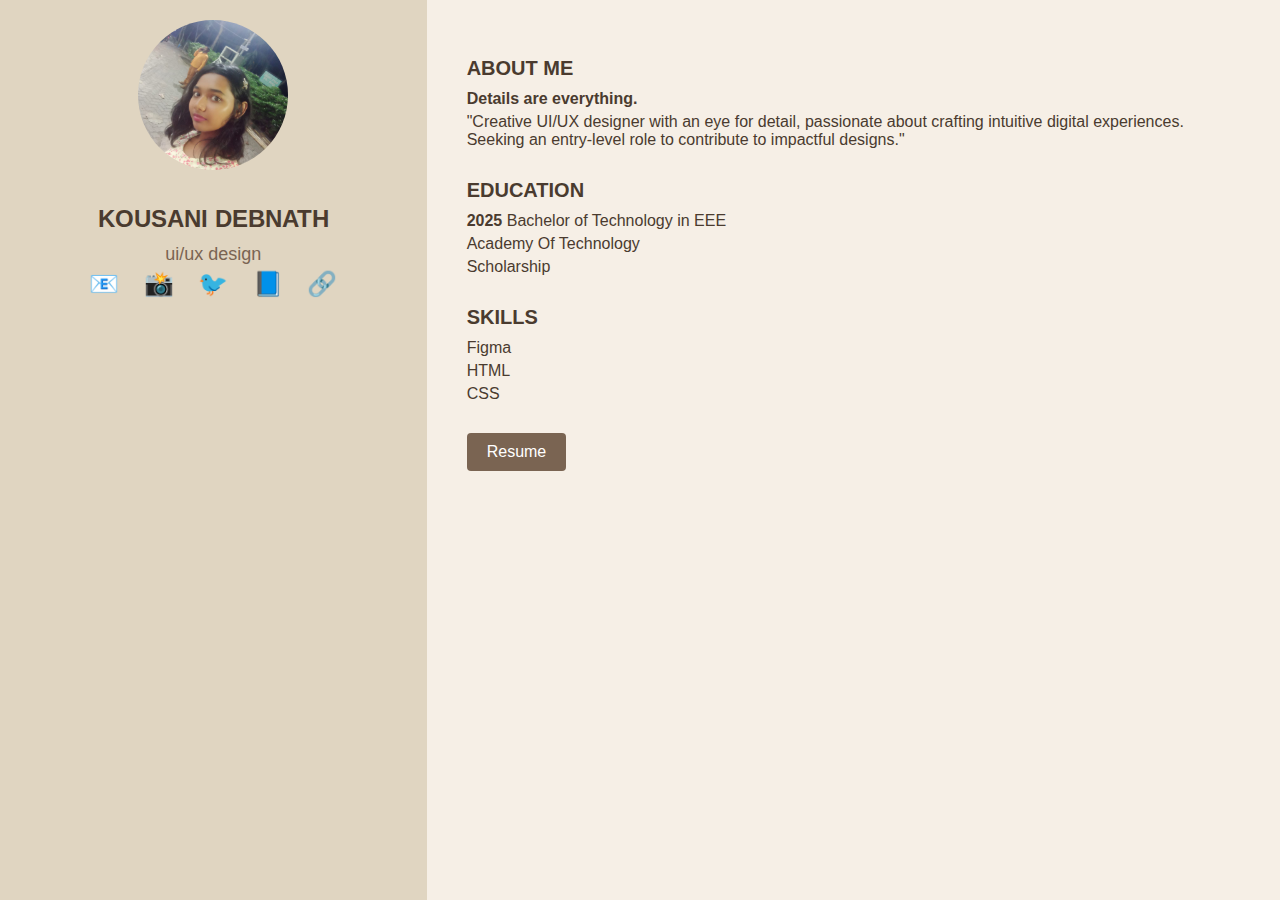
==== app.html @ 6af56dca "a" ====
<!DOCTYPE html>
<html lang="en">
<head>
  <meta charset="UTF-8">
  <meta name="viewport" content="width=device-width, initial-scale=1.0">
  <title>Kousani Debnath Portfolio</title>
  <link rel="stylesheet" href="style.css">
</head>
<body>
  <div class="container">
    <div class="left-panel">
      <img src="photo/me.jpg" alt="Kousani Debnath" class="profile-pic">
      <h1 style="font-family: arimo;">KOUSANI DEBNATH</h1>
      <p class="subtitle">ui/ux design</p>
      <div class="social-links">
        <a href="mailto:example@example.com">📧</a>
        <a href="https://instagram.com" target="_blank">📸</a>
        <a href="https://twitter.com" target="_blank">🐦</a>
        <a href="https://facebook.com" target="_blank">📘</a>
        <a href="https://linkedin.com" target="_blank">🔗</a>
      </div>
    </div>
    <div class="right-panel">
      <section class="about">
        <h2>ABOUT ME</h2>
        <p><strong>Details are everything.</strong></p>
        <p>"Creative UI/UX designer with an eye for detail, passionate about crafting intuitive digital experiences. Seeking an entry-level role to contribute to impactful designs."</p>
      </section>
      <section class="education">
        <h2>EDUCATION</h2>
        <p><strong>2025</strong> Bachelor of Technology in EEE</p>
        <p>Academy Of Technology</p>
        <p>Scholarship</p>
      </section>
      <section class="skills">
        <h2>SKILLS</h2>
        <p>Figma</p>
        <p>HTML</p>
        <p>CSS</p>
      </section>
      <button class="resume-button">Resume</button>
    </div>
  </div>
</body>
</html>
---- style.css ----
@import url('https://fonts.googleapis.com/css2?family=Arimo:ital,wght@0,400..700;1,400..700&display=swap');



/* style.css */
body {
    margin: 0;
    font-family: Arial, sans-serif;
    color: #4a3b2f;
    background-color: #f6efe6;
  }
  
  .container {
    display: flex;
    flex-direction: row;
    height: 100vh;
  }
  
  .left-panel {
    flex: 1;
    background-color: #e0d5c1;
    padding: 20px;
    text-align: center;
  }
  
  .profile-pic {
    width: 150px;
    height: 150px;
    border-radius: 50%;
    object-fit: cover;
    margin-bottom: 20px;
  }
  
  h1 {
    margin: 10px 0;
    font-size: 24px;
  }
  
  .subtitle {
    font-size: 18px;
    color: #7a6452;
  }
  
  .social-links a {
    margin: 0 10px;
    font-size: 24px;
    color: #4a3b2f;
    text-decoration: none;
  }
  
  .social-links a:hover {
    color: #a38166;
  }
  
  .right-panel {
    flex: 2;
    padding: 40px;
  }
  
  section {
    margin-bottom: 30px;
  }
  
  h2 {
    font-size: 20px;
    margin-bottom: 10px;
    color: #4a3b2f;
  }
  
  p {
    margin: 5px 0;
  }
  
  .resume-button {
    background-color: #7a6452;
    color: white;
    border: none;
    padding: 10px 20px;
    font-size: 16px;
    cursor: pointer;
    border-radius: 4px;
  }
  
  .resume-button:hover {
    background-color: #a38166;
  }
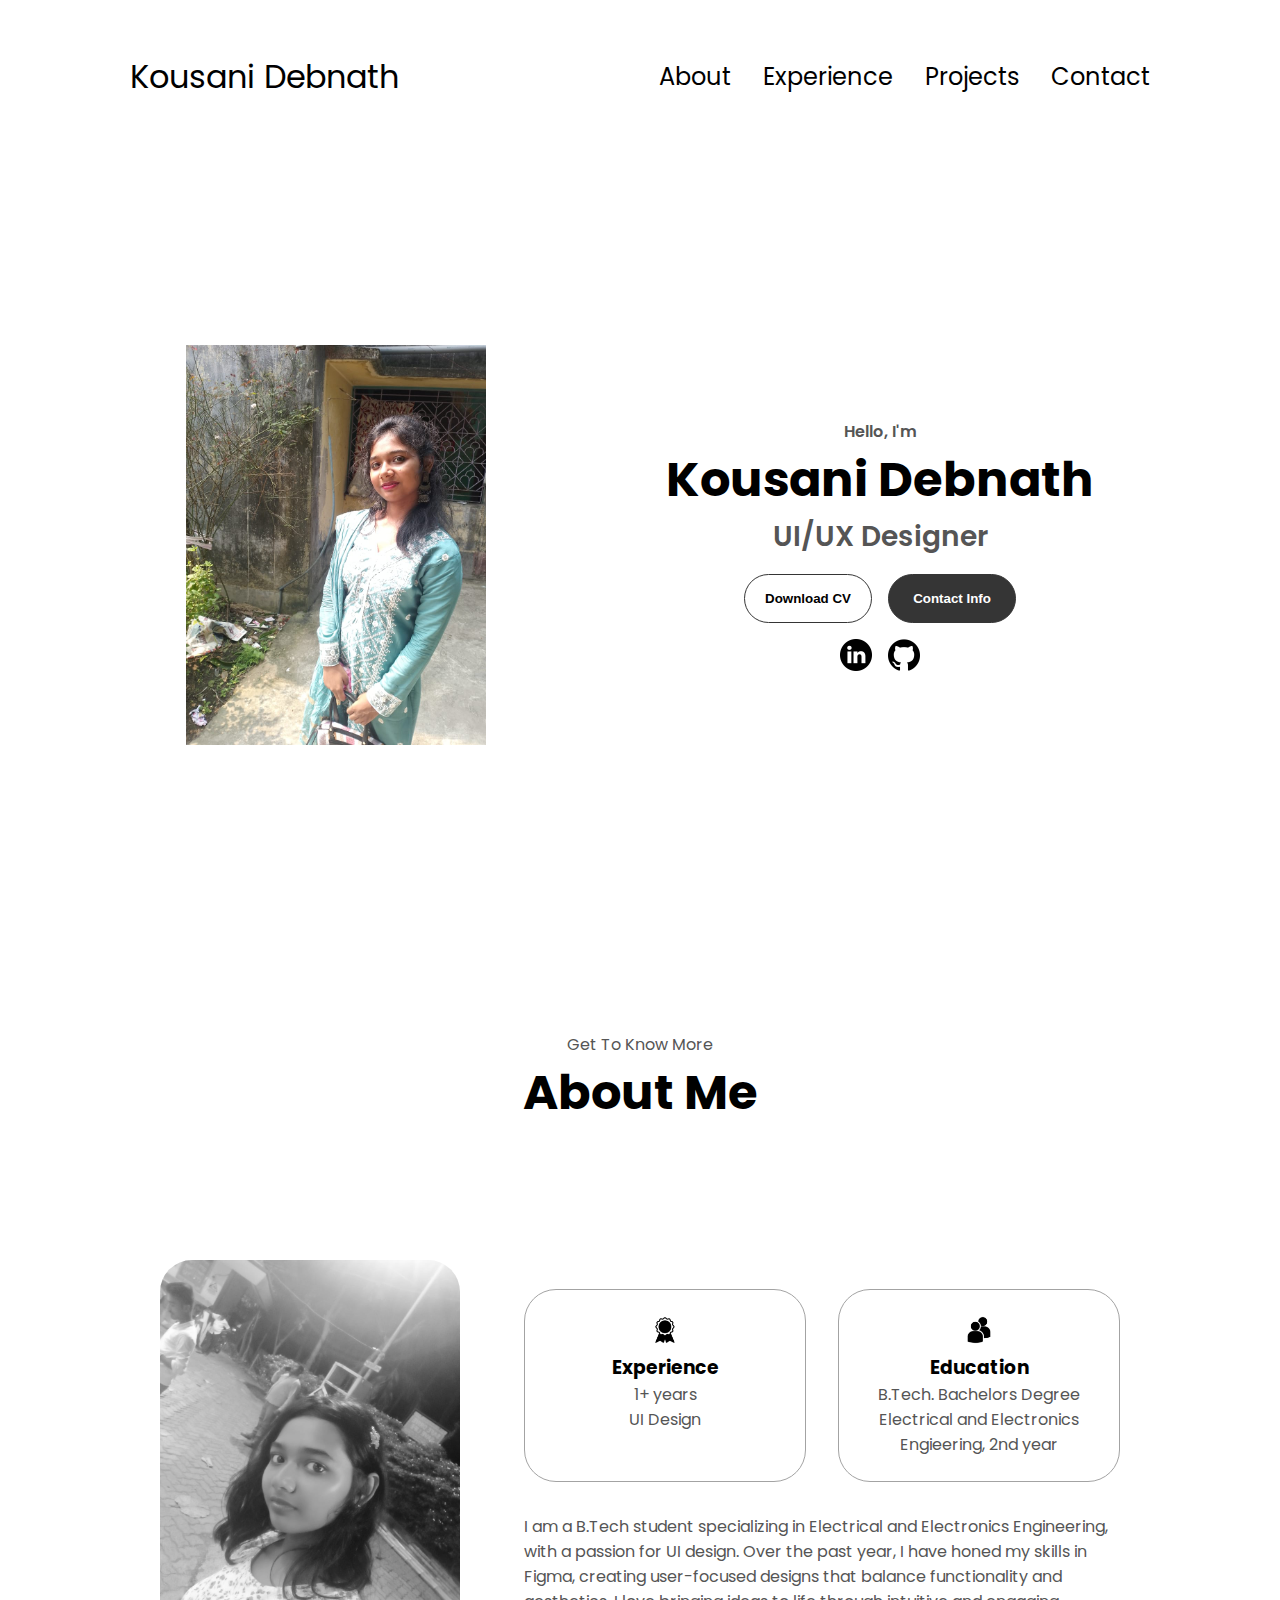
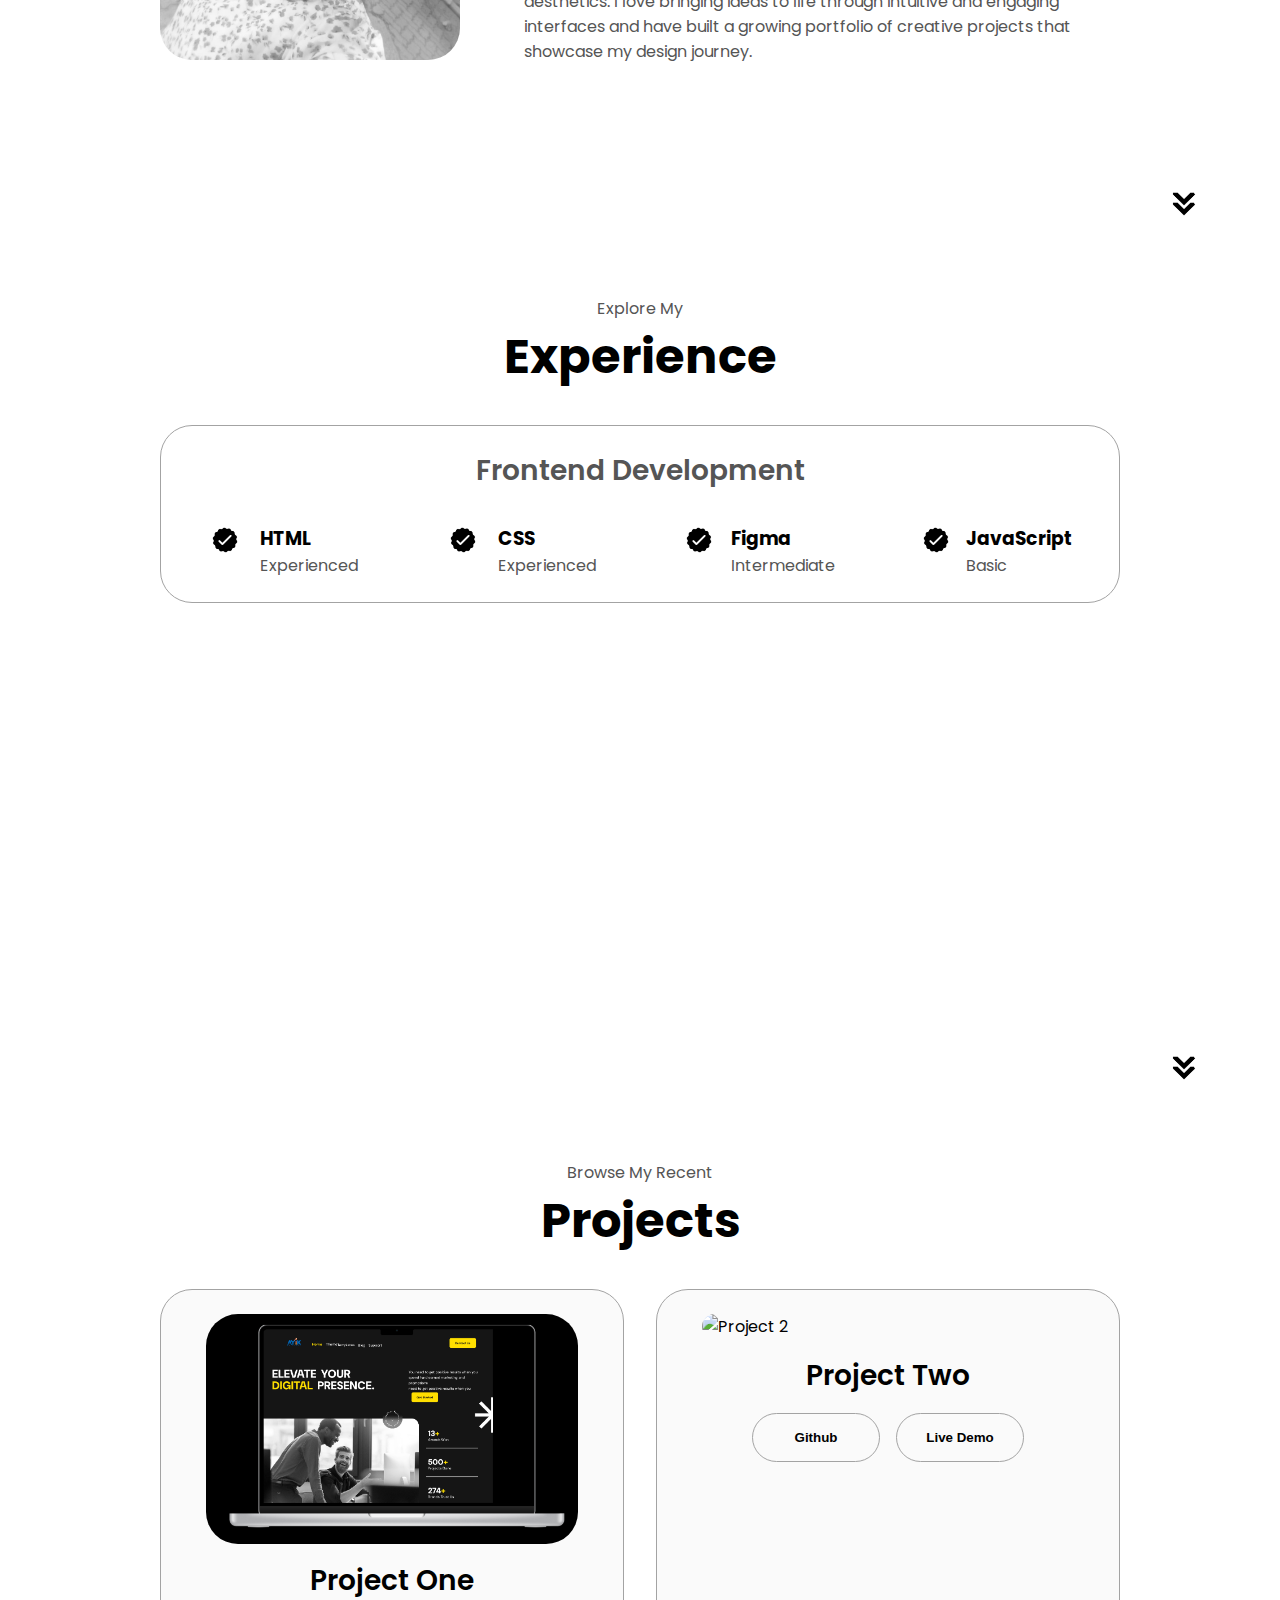
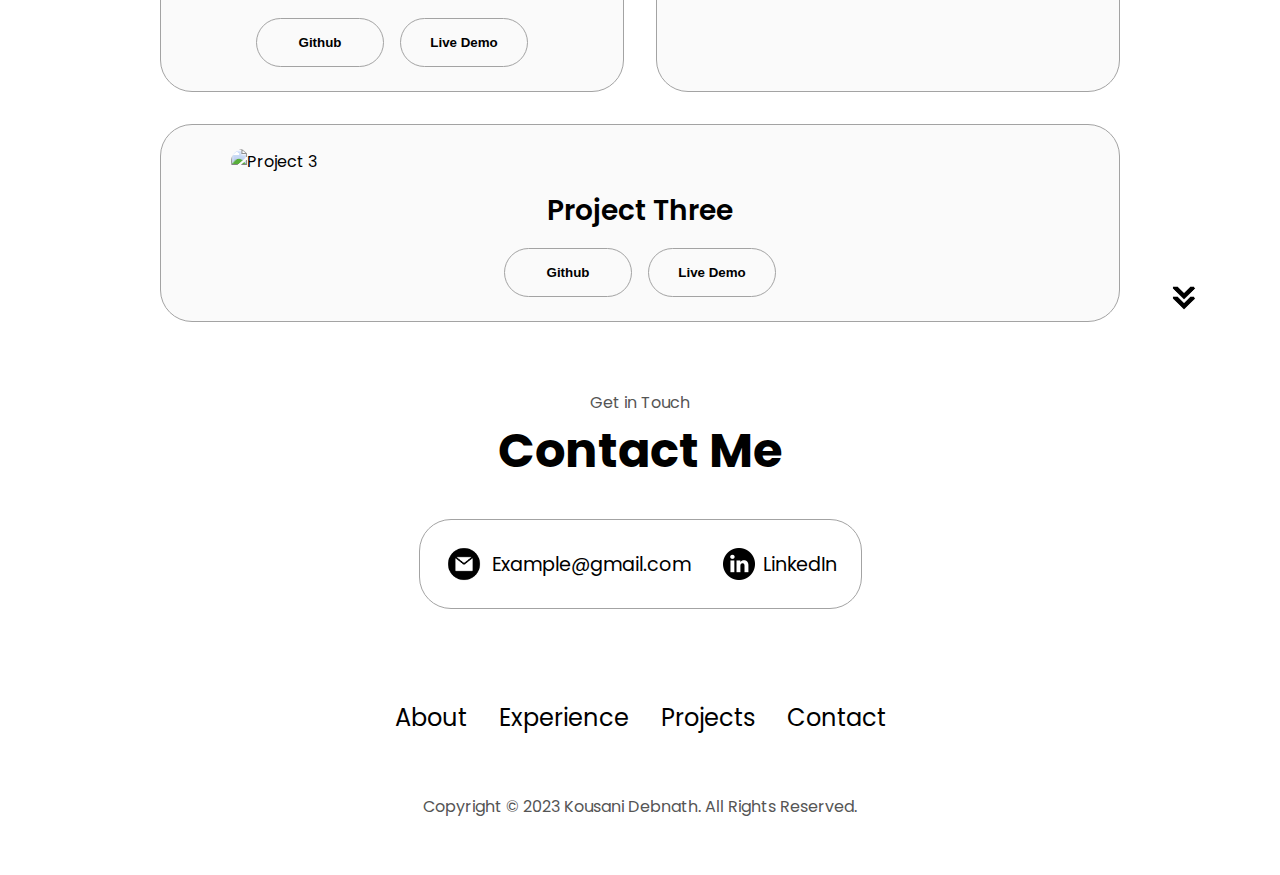
==== commit 716cbe71: "change" ====
--- a/app.html
+++ b/app.html
@@ -1,45 +1,377 @@
 <!DOCTYPE html>
 <html lang="en">
-<head>
-  <meta charset="UTF-8">
-  <meta name="viewport" content="width=device-width, initial-scale=1.0">
-  <title>Kousani Debnath Portfolio</title>
-  <link rel="stylesheet" href="style.css">
-</head>
-<body>
-  <div class="container">
-    <div class="left-panel">
-      <img src="photo/me.jpg" alt="Kousani Debnath" class="profile-pic">
-      <h1 style="font-family: arimo;">KOUSANI DEBNATH</h1>
-      <p class="subtitle">ui/ux design</p>
-      <div class="social-links">
-        <a href="mailto:example@example.com">📧</a>
-        <a href="https://instagram.com" target="_blank">📸</a>
-        <a href="https://twitter.com" target="_blank">🐦</a>
-        <a href="https://facebook.com" target="_blank">📘</a>
-        <a href="https://linkedin.com" target="_blank">🔗</a>
-      </div>
-    </div>
-    <div class="right-panel">
-      <section class="about">
-        <h2>ABOUT ME</h2>
-        <p><strong>Details are everything.</strong></p>
-        <p>"Creative UI/UX designer with an eye for detail, passionate about crafting intuitive digital experiences. Seeking an entry-level role to contribute to impactful designs."</p>
-      </section>
-      <section class="education">
-        <h2>EDUCATION</h2>
-        <p><strong>2025</strong> Bachelor of Technology in EEE</p>
-        <p>Academy Of Technology</p>
-        <p>Scholarship</p>
-      </section>
-      <section class="skills">
-        <h2>SKILLS</h2>
-        <p>Figma</p>
-        <p>HTML</p>
-        <p>CSS</p>
-      </section>
-      <button class="resume-button">Resume</button>
-    </div>
-  </div>
-</body>
-</html>
+  <head>
+    <meta charset="UTF-8" />
+    <meta http-equiv="X-UA-Compatible" content="IE=edge" />
+    <meta name="viewport" content="width=device-width, initial-scale=1.0" />
+    <title>My Portfolio</title>
+    <link rel="stylesheet" href="style.css" />
+    <link rel="stylesheet" href="mediaqueries.css" />
+  </head>
+  <body>
+    <nav id="desktop-nav">
+      <div class="logo">Kousani Debnath</div>
+      <div>
+        <ul class="nav-links">
+          <li><a href="#about">About</a></li>
+          <li><a href="#experience">Experience</a></li>
+          <li><a href="#projects">Projects</a></li>
+          <li><a href="#contact">Contact</a></li>
+        </ul>
+      </div>
+    </nav>
+    <nav id="hamburger-nav">
+      <div class="logo">John Doe</div>
+      <div class="hamburger-menu">
+        <div class="hamburger-icon" onclick="toggleMenu()">
+          <span></span>
+          <span></span>
+          <span></span>
+        </div>
+        <div class="menu-links">
+          <li><a href="#about" onclick="toggleMenu()">About</a></li>
+          <li><a href="#experience" onclick="toggleMenu()">Experience</a></li>
+          <li><a href="#projects" onclick="toggleMenu()">Projects</a></li>
+          <li><a href="#contact" onclick="toggleMenu()">Contact</a></li>
+        </div>
+      </div>
+    </nav>
+    <section id="profile">
+      <div class="section__pic-container">
+        <img src="./assets/me.jpeg" alt="Kousani profile picture" />
+      </div>
+      <div class="section__text">
+        <p class="section__text__p1">Hello, I'm</p>
+        <h1 class="title">Kousani Debnath</h1>
+        <p class="section__text__p2">UI/UX Designer</p>
+        <div class="btn-container">
+          <button
+            class="btn btn-color-2"
+            onclick="window.open('./assets/resume-example.pdf')"
+          >
+            Download CV
+          </button>
+          <button class="btn btn-color-1" onclick="location.href='./#contact'">
+            Contact Info
+          </button>
+        </div>
+        <div id="socials-container">
+          <img
+            src="./assets/linkedin.png"
+            alt="My LinkedIn profile"
+            class="icon"
+            onclick="location.href='https://linkedin.com/'"
+          />
+          <img
+            src="./assets/github.png"
+            alt="My Github profile"
+            class="icon"
+            onclick="location.href='https://github.com/'"
+          />
+        </div>
+      </div>
+    </section>
+    <section id="about">
+      <p class="section__text__p1">Get To Know More</p>
+      <h1 class="title">About Me</h1>
+      <div class="section-container">
+        <div class="section__pic-container">
+          <img
+            src="./assets/me-2.jpg"
+            alt="Profile picture"
+            class="about-pic"
+          />
+        </div>
+        <div class="about-details-container">
+          <div class="about-containers">
+            <div class="details-container">
+              <img
+                src="./assets/experience.png"
+                alt="Experience icon"
+                class="icon"
+              />
+              <h3>Experience</h3>
+              <p>1+ years <br />UI Design</p>
+            </div>
+            <div class="details-container">
+              <img
+                src="./assets/education.png"
+                alt="Education icon"
+                class="icon"
+              />
+              <h3>Education</h3>
+              <p>B.Tech. Bachelors Degree<br />Electrical and Electronics Engieering, 2nd year</p>
+            </div>
+          </div>
+          <div class="text-container">
+            <p>
+
+              I am a B.Tech student specializing in Electrical and Electronics Engineering, with a passion for UI design. Over the past year, I have honed my skills in Figma, creating user-focused designs that balance functionality and aesthetics. I love bringing ideas to life through intuitive and engaging interfaces and have built a growing portfolio of creative projects that showcase my design journey.            </p>
+          </div>
+        </div>
+      </div>
+      <img
+        src="./assets/arrow.png"
+        alt="Arrow icon"
+        class="icon arrow"
+        onclick="location.href='./#experience'"
+      />
+    </section>
+    <section id="experience">
+      <p class="section__text__p1">Explore My</p>
+      <h1 class="title">Experience</h1>
+      <div class="experience-details-container">
+        <div class="about-containers">
+          <div class="details-container">
+            <h2 class="experience-sub-title">Frontend Development</h2>
+            <div class="article-container">
+              <article>
+                <img
+                  src="./assets/checkmark.png"
+                  alt="Experience icon"
+                  class="icon"
+                />
+                <div>
+                  <h3>HTML</h3>
+                  <p>Experienced</p>
+                </div>
+              </article>
+              <article>
+                <img
+                  src="./assets/checkmark.png"
+                  alt="Experience icon"
+                  class="icon"
+                />
+                <div>
+                  <h3>CSS</h3>
+                  <p>Experienced</p>
+                </div>
+              </article>
+              <article>
+                <img
+                  src="./assets/checkmark.png"
+                  alt="Experience icon"
+                  class="icon"
+                />
+                <div>
+                  <h3>Figma</h3>
+                  <p>Intermediate</p>
+                </div>
+              </article>
+              <article>
+                <img
+                  src="./assets/checkmark.png"
+                  alt="Experience icon"
+                  class="icon"
+                />
+                <div>
+                  <h3>JavaScript</h3>
+                  <p>Basic</p>
+                </div>
+              </article>
+              <!-- <article>
+                <img
+                  src="./assets/checkmark.png"
+                  alt="Experience icon"
+                  class="icon"
+                />
+                <div>
+                  <h3>TypeScript</h3>
+                  <p>Basic</p>
+                </div>
+              </article> -->
+              <!-- <article>
+                <img
+                  src="./assets/checkmark.png"
+                  alt="Experience icon"
+                  class="icon"
+                />
+                <div>
+                  <h3>Material UI</h3>
+                  <p>Intermediate</p>
+                </div>
+              </article> -->
+            </div>
+          </div>
+          <!-- <div class="details-container">
+            <h2 class="experience-sub-title">Frontend Development</h2>
+            <div class="article-container">
+              <article>
+                <img
+                  src="./assets/checkmark.png"
+                  alt="Experience icon"
+                  class="icon"
+                />
+                <div>
+                  <h3>PostgreSQL</h3>
+                  <p>Basic</p>
+                </div>
+              </article>
+              <article>
+                <img
+                  src="./assets/checkmark.png"
+                  alt="Experience icon"
+                  class="icon"
+                />
+                <div>
+                  <h3>Node JS</h3>
+                  <p>Intermediate</p>
+                </div>
+              </article>
+              <article>
+                <img
+                  src="./assets/checkmark.png"
+                  alt="Experience icon"
+                  class="icon"
+                />
+                <div>
+                  <h3>Express JS</h3>
+                  <p>Intermediate</p>
+                </div>
+              </article>
+              <article>
+                <img
+                  src="./assets/checkmark.png"
+                  alt="Experience icon"
+                  class="icon"
+                />
+                <div>
+                  <h3>Git</h3>
+                  <p>Intermediate</p>
+                </div>
+              </article>
+            </div>
+          </div> -->
+        </div>
+      </div>
+      <img
+        src="./assets/arrow.png"
+        alt="Arrow icon"
+        class="icon arrow"
+        onclick="location.href='./#projects'"
+      />
+    </section>
+    <section id="projects">
+      <p class="section__text__p1">Browse My Recent</p>
+      <h1 class="title">Projects</h1>
+      <div class="experience-details-container">
+        <div class="about-containers">
+          <div class="details-container color-container">
+            <div class="article-container">
+              <img
+                src="./assets/project-1.png"
+                alt="Project 1"
+                class="project-img"
+              />
+            </div>
+            <h2 class="experience-sub-title project-title">Project One</h2>
+            <div class="btn-container">
+              <button
+                class="btn btn-color-2 project-btn"
+                onclick="location.href='https://github.com/'"
+              >
+                Github
+              </button>
+              <button
+                class="btn btn-color-2 project-btn"
+                onclick="location.href=''"
+              >
+                Live Demo
+              </button>
+            </div>
+          </div>
+          <div class="details-container color-container">
+            <div class="article-container">
+              <img
+                src="./assets/project-2.png"
+                alt="Project 2"
+                class="project-img"
+              />
+            </div>
+            <h2 class="experience-sub-title project-title">Project Two</h2>
+            <div class="btn-container">
+              <button
+                class="btn btn-color-2 project-btn"
+                onclick="location.href='https://github.com/'"
+              >
+                Github
+              </button>
+              <button
+                class="btn btn-color-2 project-btn"
+                onclick="location.href='https://github.com/'"
+              >
+                Live Demo
+              </button>
+            </div>
+          </div>
+          <div class="details-container color-container">
+            <div class="article-container">
+              <img
+                src="./assets/project-3.png"
+                alt="Project 3"
+                class="project-img"
+              />
+            </div>
+            <h2 class="experience-sub-title project-title">Project Three</h2>
+            <div class="btn-container">
+              <button
+                class="btn btn-color-2 project-btn"
+                onclick="location.href='https://github.com/'"
+              >
+                Github
+              </button>
+              <button
+                class="btn btn-color-2 project-btn"
+                onclick="location.href='https://github.com/'"
+              >
+                Live Demo
+              </button>
+            </div>
+          </div>
+        </div>
+      </div>
+      <img
+        src="./assets/arrow.png"
+        alt="Arrow icon"
+        class="icon arrow"
+        onclick="location.href='./#contact'"
+      />
+    </section>
+    <section id="contact">
+      <p class="section__text__p1">Get in Touch</p>
+      <h1 class="title">Contact Me</h1>
+      <div class="contact-info-upper-container">
+        <div class="contact-info-container">
+          <img
+            src="./assets/email.png"
+            alt="Email icon"
+            class="icon contact-icon email-icon"
+          />
+          <p><a href="mailto:examplemail@gmail.com">Example@gmail.com</a></p>
+        </div>
+        <div class="contact-info-container">
+          <img
+            src="./assets/linkedin.png"
+            alt="LinkedIn icon"
+            class="icon contact-icon"
+          />
+          <p><a href="https://www.linkedin.com">LinkedIn</a></p>
+        </div>
+      </div>
+    </section>
+    <footer>
+      <nav>
+        <div class="nav-links-container">
+          <ul class="nav-links">
+            <li><a href="#about">About</a></li>
+            <li><a href="#experience">Experience</a></li>
+            <li><a href="#projects">Projects</a></li>
+            <li><a href="#contact">Contact</a></li>
+          </ul>
+        </div>
+      </nav>
+      <p>Copyright &#169; 2023 Kousani Debnath. All Rights Reserved.</p>
+    </footer>
+    <script src="script.js"></script>
+  </body>
+</html>--- a/style.css
+++ b/style.css
@@ -1,88 +1,432 @@
-
-@import url('https://fonts.googleapis.com/css2?family=Arimo:ital,wght@0,400..700;1,400..700&display=swap');
-
-
-
-/* style.css */
+/* GENERAL */
+
+@import url("https://fonts.googleapis.com/css2?family=Poppins:wght@300;400;500;600&display=swap");
+
+* {
+  margin: 0;
+  padding: 0;
+}
+
 body {
-    margin: 0;
-    font-family: Arial, sans-serif;
-    color: #4a3b2f;
-    background-color: #f6efe6;
-  }
-  
-  .container {
-    display: flex;
-    flex-direction: row;
-    height: 100vh;
-  }
-  
-  .left-panel {
-    flex: 1;
-    background-color: #e0d5c1;
-    padding: 20px;
-    text-align: center;
-  }
-  
-  .profile-pic {
-    width: 150px;
-    height: 150px;
-    border-radius: 50%;
-    object-fit: cover;
-    margin-bottom: 20px;
-  }
-  
-  h1 {
-    margin: 10px 0;
-    font-size: 24px;
-  }
-  
-  .subtitle {
-    font-size: 18px;
-    color: #7a6452;
-  }
-  
-  .social-links a {
-    margin: 0 10px;
-    font-size: 24px;
-    color: #4a3b2f;
-    text-decoration: none;
-  }
-  
-  .social-links a:hover {
-    color: #a38166;
-  }
-  
-  .right-panel {
-    flex: 2;
-    padding: 40px;
-  }
-  
-  section {
-    margin-bottom: 30px;
-  }
-  
-  h2 {
-    font-size: 20px;
-    margin-bottom: 10px;
-    color: #4a3b2f;
-  }
-  
-  p {
-    margin: 5px 0;
-  }
-  
-  .resume-button {
-    background-color: #7a6452;
-    color: white;
-    border: none;
-    padding: 10px 20px;
-    font-size: 16px;
-    cursor: pointer;
-    border-radius: 4px;
-  }
-  
-  .resume-button:hover {
-    background-color: #a38166;
-  }
-  +  font-family: "Poppins", sans-serif;
+}
+
+html {
+  scroll-behavior: smooth;
+}
+
+p {
+  color: rgb(85, 85, 85);
+}
+
+/* TRANSITION */
+
+a,
+.btn {
+  transition: all 300ms ease;
+}
+
+/* DESKTOP NAV */
+
+nav,
+.nav-links {
+  display: flex;
+}
+
+nav {
+  justify-content: space-around;
+  align-items: center;
+  height: 17vh;
+}
+
+.nav-links {
+  gap: 2rem;
+  list-style: none;
+  font-size: 1.5rem;
+}
+
+a {
+  color: black;
+  text-decoration: none;
+  text-decoration-color: white;
+}
+
+a:hover {
+  color: grey;
+  text-decoration: underline;
+  text-underline-offset: 1rem;
+  text-decoration-color: rgb(181, 181, 181);
+}
+
+.logo {
+  font-size: 2rem;
+}
+
+.logo:hover {
+  cursor: default;
+}
+
+/* HAMBURGER MENU */
+
+#hamburger-nav {
+  display: none;
+}
+
+.hamburger-menu {
+  position: relative;
+  display: inline-block;
+}
+
+.hamburger-icon {
+  display: flex;
+  flex-direction: column;
+  justify-content: space-between;
+  height: 24px;
+  width: 30px;
+  cursor: pointer;
+}
+
+.hamburger-icon span {
+  width: 100%;
+  height: 2px;
+  background-color: black;
+  transition: all 0.3 ease-in-out;
+}
+
+.menu-links {
+  position: absolute;
+  top: 100%;
+  right: 0;
+  background-color: white;
+  width: fit-content;
+  max-height: 0;
+  overflow: hidden;
+  transition: all 0.3 ease-in-out;
+}
+
+.menu-links a {
+  display: block;
+  padding: 10px;
+  text-align: center;
+  font-size: 1.5rem;
+  color: black;
+  text-decoration: none;
+  transition: all 0.3 ease-in-out;
+}
+
+.menu-links li {
+  list-style: none;
+}
+
+.menu-links.open {
+  max-height: 300px;
+}
+
+.hamburger-icon.open span:first-child {
+  transform: rotate(45deg) translate(10px, 5px);
+}
+
+.hamburger-icon.open span:nth-child(2) {
+  opacity: 0;
+}
+
+.hamburger-icon.open span:last-child {
+  transform: rotate(-45deg) translate(10px, -5px);
+}
+
+.hamburger-icon span:first-child {
+  transform: none;
+}
+
+.hamburger-icon span:first-child {
+  opacity: 1;
+}
+
+.hamburger-icon span:first-child {
+  transform: none;
+}
+
+/* SECTIONS */
+
+section {
+  padding-top: 4vh;
+  height: 96vh;
+  margin: 0 10rem;
+  box-sizing: border-box;
+  min-height: fit-content;
+}
+
+.section-container {
+  display: flex;
+}
+
+/* PROFILE SECTION */
+
+#profile {
+  display: flex;
+  justify-content: center;
+  gap: 5rem;
+  height: 80vh;
+}
+
+.section__pic-container {
+  display: flex;
+  height: 400px;
+  width: 400px;
+  margin: auto 0;
+}
+
+.section__text {
+  align-self: center;
+  text-align: center;
+}
+
+.section__text p {
+  font-weight: 600;
+}
+
+.section__text__p1 {
+  text-align: center;
+}
+
+.section__text__p2 {
+  font-size: 1.75rem;
+  margin-bottom: 1rem;
+}
+
+.title {
+  font-size: 3rem;
+  text-align: center;
+}
+
+#socials-container {
+  display: flex;
+  justify-content: center;
+  margin-top: 1rem;
+  gap: 1rem;
+}
+
+/* ICONS */
+
+.icon {
+  cursor: pointer;
+  height: 2rem;
+}
+
+/* BUTTONS */
+
+.btn-container {
+  display: flex;
+  justify-content: center;
+  gap: 1rem;
+}
+
+.btn {
+  font-weight: 600;
+  transition: all 300ms ease;
+  padding: 1rem;
+  width: 8rem;
+  border-radius: 2rem;
+}
+
+.btn-color-1,
+.btn-color-2 {
+  border: rgb(53, 53, 53) 0.1rem solid;
+}
+
+.btn-color-1:hover,
+.btn-color-2:hover {
+  cursor: pointer;
+}
+
+.btn-color-1,
+.btn-color-2:hover {
+  background: rgb(53, 53, 53);
+  color: white;
+}
+
+.btn-color-1:hover {
+  background: rgb(0, 0, 0);
+}
+
+.btn-color-2 {
+  background: none;
+}
+
+.btn-color-2:hover {
+  border: rgb(255, 255, 255) 0.1rem solid;
+}
+
+.btn-container {
+  gap: 1rem;
+}
+
+/* ABOUT SECTION */
+
+#about {
+  position: relative;
+}
+
+.about-containers {
+  gap: 2rem;
+  margin-bottom: 2rem;
+  margin-top: 2rem;
+}
+
+.about-details-container {
+  justify-content: center;
+  flex-direction: column;
+}
+
+.about-containers,
+.about-details-container {
+  display: flex;
+}
+
+.about-pic {
+  border-radius: 2rem;
+}
+
+.arrow {
+  position: absolute;
+  right: -5rem;
+  bottom: 2.5rem;
+}
+
+.details-container {
+  padding: 1.5rem;
+  flex: 1;
+  background: white;
+  border-radius: 2rem;
+  border: rgb(53, 53, 53) 0.1rem solid;
+  border-color: rgb(163, 163, 163);
+  text-align: center;
+}
+
+.section-container {
+  gap: 4rem;
+  height: 80%;
+}
+
+.section__pic-container {
+  height: 400px;
+  width: 400px;
+  margin: auto 0;
+}
+
+/* EXPERIENCE SECTION */
+
+#experience {
+  position: relative;
+}
+
+.experience-sub-title {
+  color: rgb(85, 85, 85);
+  font-weight: 600;
+  font-size: 1.75rem;
+  margin-bottom: 2rem;
+}
+
+.experience-details-container {
+  display: flex;
+  justify-content: center;
+  flex-direction: column;
+}
+
+.article-container {
+  display: flex;
+  text-align: initial;
+  flex-wrap: wrap;
+  flex-direction: row;
+  gap: 2.5rem;
+  justify-content: space-around;
+}
+
+article {
+  display: flex;
+  width: 10rem;
+  justify-content: space-around;
+  gap: 0.5rem;
+}
+
+article .icon {
+  cursor: default;
+}
+
+/* PROJECTS SECTION */
+
+#projects {
+  position: relative;
+}
+
+.color-container {
+  border-color: rgb(163, 163, 163);
+  background: rgb(250, 250, 250);
+}
+
+.project-img {
+  border-radius: 2rem;
+  width: 90%;
+  height: 90%;
+}
+
+.project-title {
+  margin: 1rem;
+  color: black;
+}
+
+.project-btn {
+  color: black;
+  border-color: rgb(163, 163, 163);
+}
+
+/* CONTACT */
+
+#contact {
+  display: flex;
+  justify-content: center;
+  flex-direction: column;
+  height: 70vh;
+}
+
+.contact-info-upper-container {
+  display: flex;
+  justify-content: center;
+  border-radius: 2rem;
+  border: rgb(53, 53, 53) 0.1rem solid;
+  border-color: rgb(163, 163, 163);
+  background: (250, 250, 250);
+  margin: 2rem auto;
+  padding: 0.5rem;
+}
+
+.contact-info-container {
+  display: flex;
+  align-items: center;
+  justify-content: center;
+  gap: 0.5rem;
+  margin: 1rem;
+}
+
+.contact-info-container p {
+  font-size: larger;
+}
+
+.contact-icon {
+  cursor: default;
+}
+
+.email-icon {
+  height: 2.5rem;
+}
+
+/* FOOTER SECTION */
+
+footer {
+  height: 26vh;
+  margin: 0 1rem;
+}
+
+footer p {
+  text-align: center;
+}--- a/mediaqueries.css
+++ b/mediaqueries.css
@@ -0,0 +1,103 @@
+@media screen and (max-width: 1400px) {
+    #profile {
+      height: 83vh;
+      margin-bottom: 6rem;
+    }
+    .about-containers {
+      flex-wrap: wrap;
+    }
+    #contact,
+    #projects {
+      height: fit-content;
+    }
+  }
+  
+  @media screen and (max-width: 1200px) {
+    #desktop-nav {
+      display: none;
+    }
+    #hamburger-nav {
+      display: flex;
+    }
+    #experience,
+    .experience-details-container {
+      margin-top: 2rem;
+    }
+    #profile,
+    .section-container {
+      display: block;
+    }
+    .arrow {
+      display: none;
+    }
+    section,
+    .section-container {
+      height: fit-content;
+    }
+    section {
+      margin: 0 5%;
+    }
+    .section__pic-container {
+      width: 275px;
+      height: 275px;
+      margin: 0 auto 2rem;
+    }
+    .about-containers {
+      margin-top: 0;
+    }
+  }
+  
+  @media screen and (max-width: 600px) {
+    #contact,
+    footer {
+      height: 40vh;
+    }
+    #profile {
+      height: 83vh;
+      margin-bottom: 0;
+    }
+    article {
+      font-size: 1rem;
+    }
+    footer nav {
+      height: fit-content;
+      margin-bottom: 2rem;
+    }
+    .about-containers,
+    .contact-info-upper-container,
+    .btn-container {
+      flex-wrap: wrap;
+    }
+    .contact-info-container {
+      margin: 0;
+    }
+    .contact-info-container p,
+    .nav-links li a {
+      font-size: 1rem;
+    }
+    .experience-sub-title {
+      font-size: 1.25rem;
+    }
+    .logo {
+      font-size: 1.5rem;
+    }
+    .nav-links {
+      flex-direction: column;
+      gap: 0.5rem;
+      text-align: center;
+    }
+    .section__pic-container {
+      width: auto;
+      height: 46vw;
+      justify-content: center;
+    }
+    .section__text__p2 {
+      font-size: 1.25rem;
+    }
+    .title {
+      font-size: 2rem;
+    }
+    .text-container {
+      text-align: justify;
+    }
+  }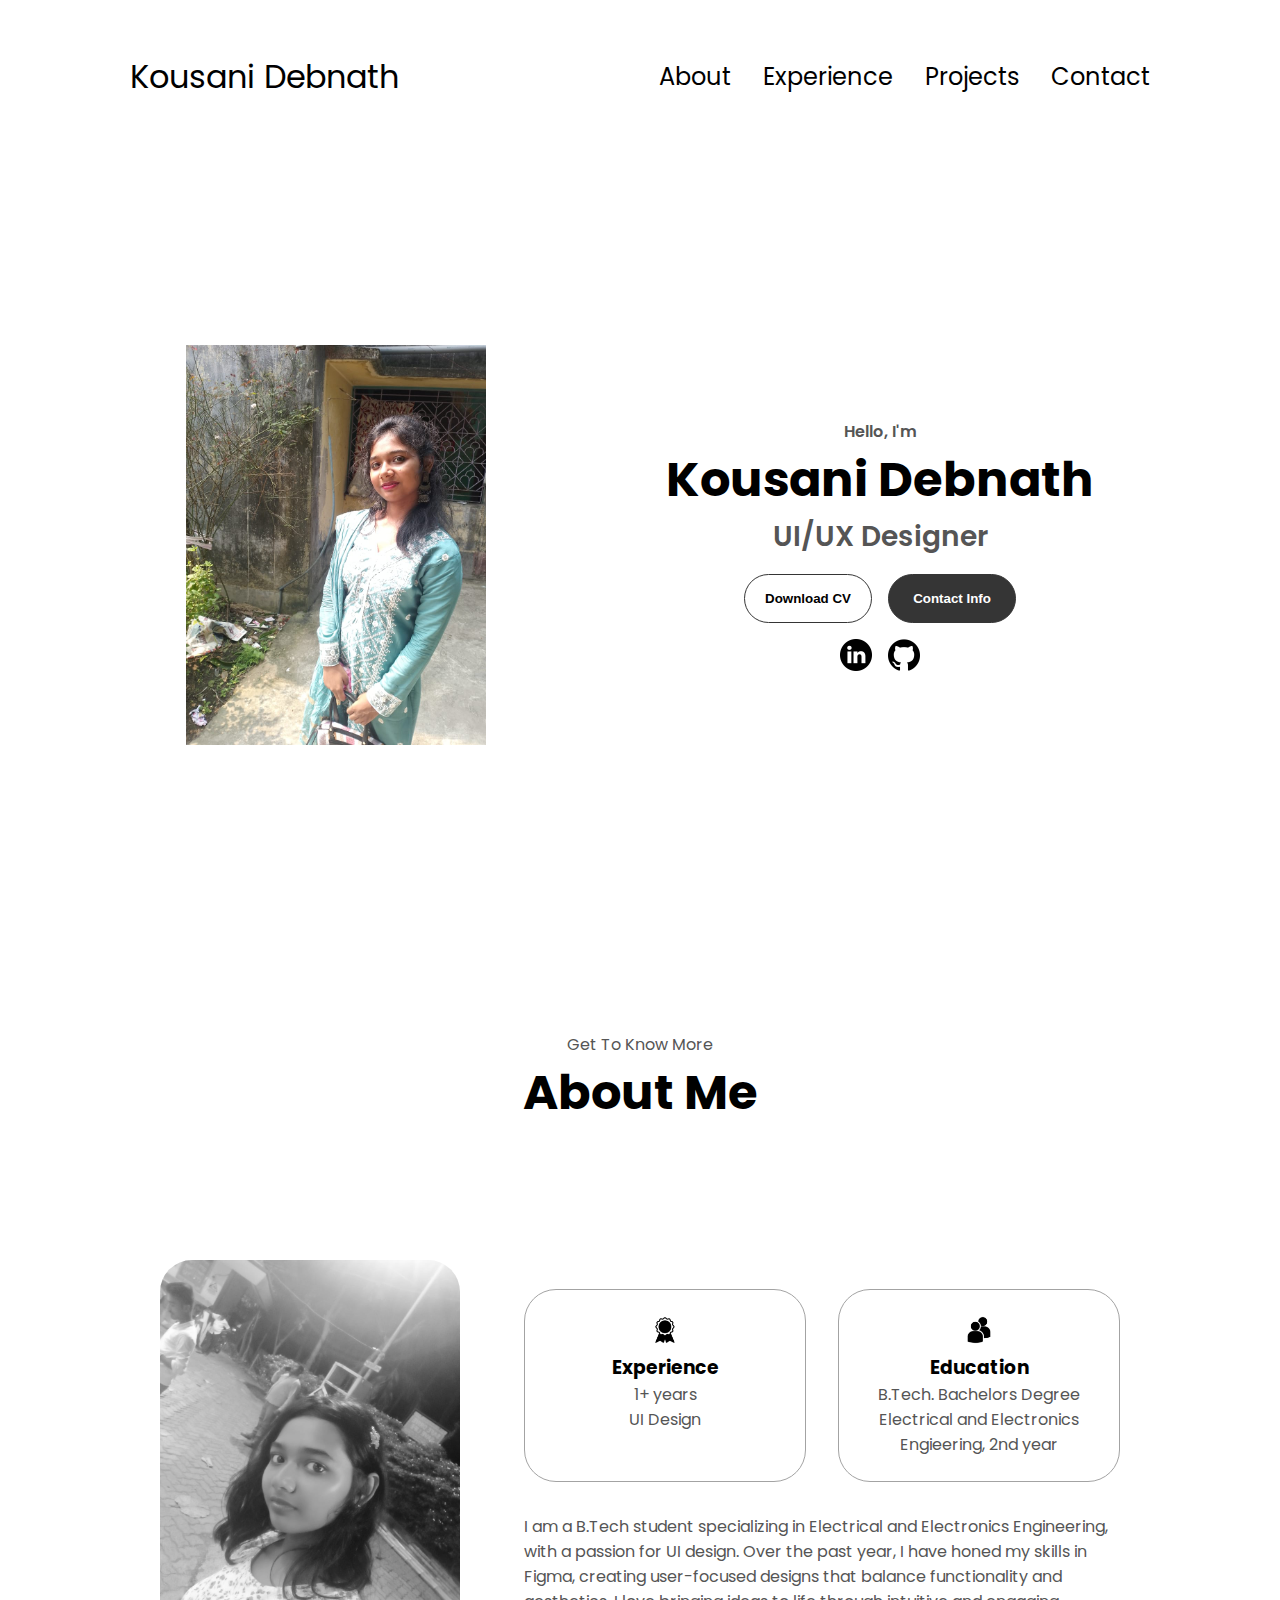
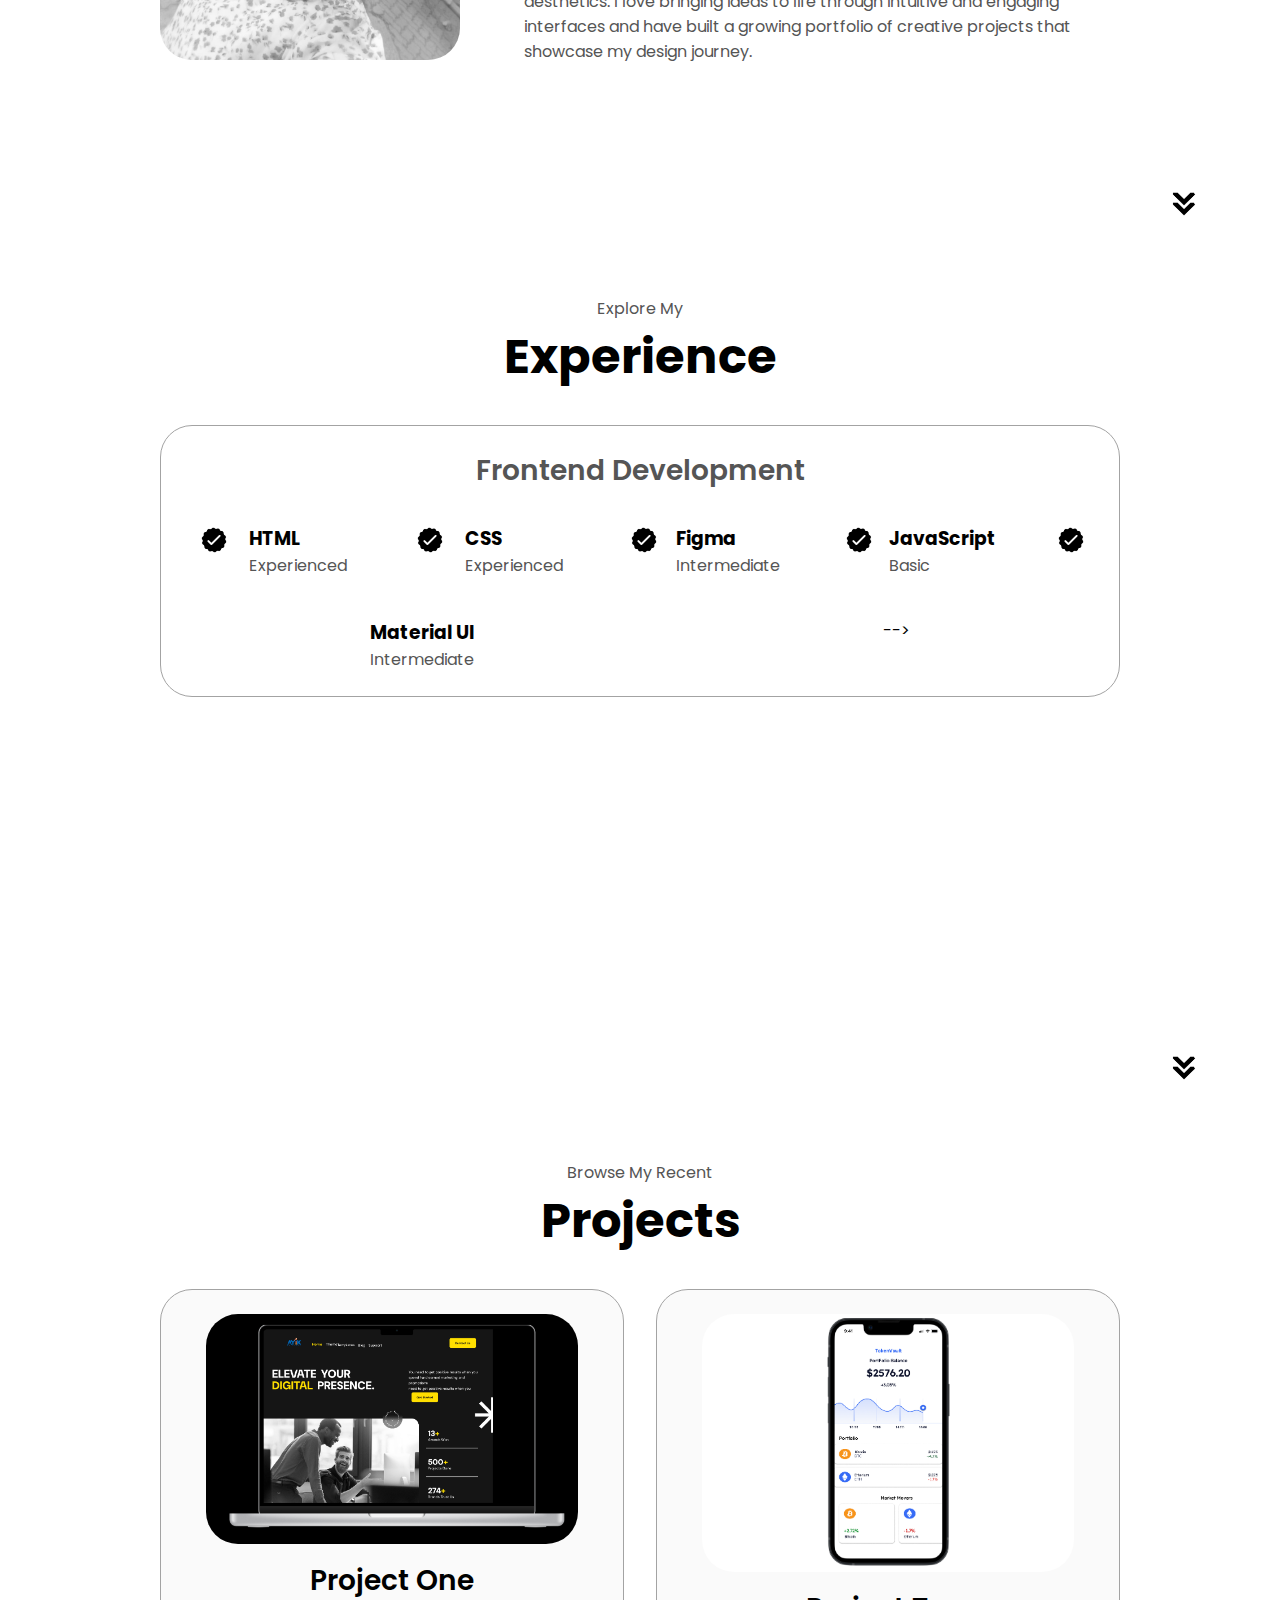
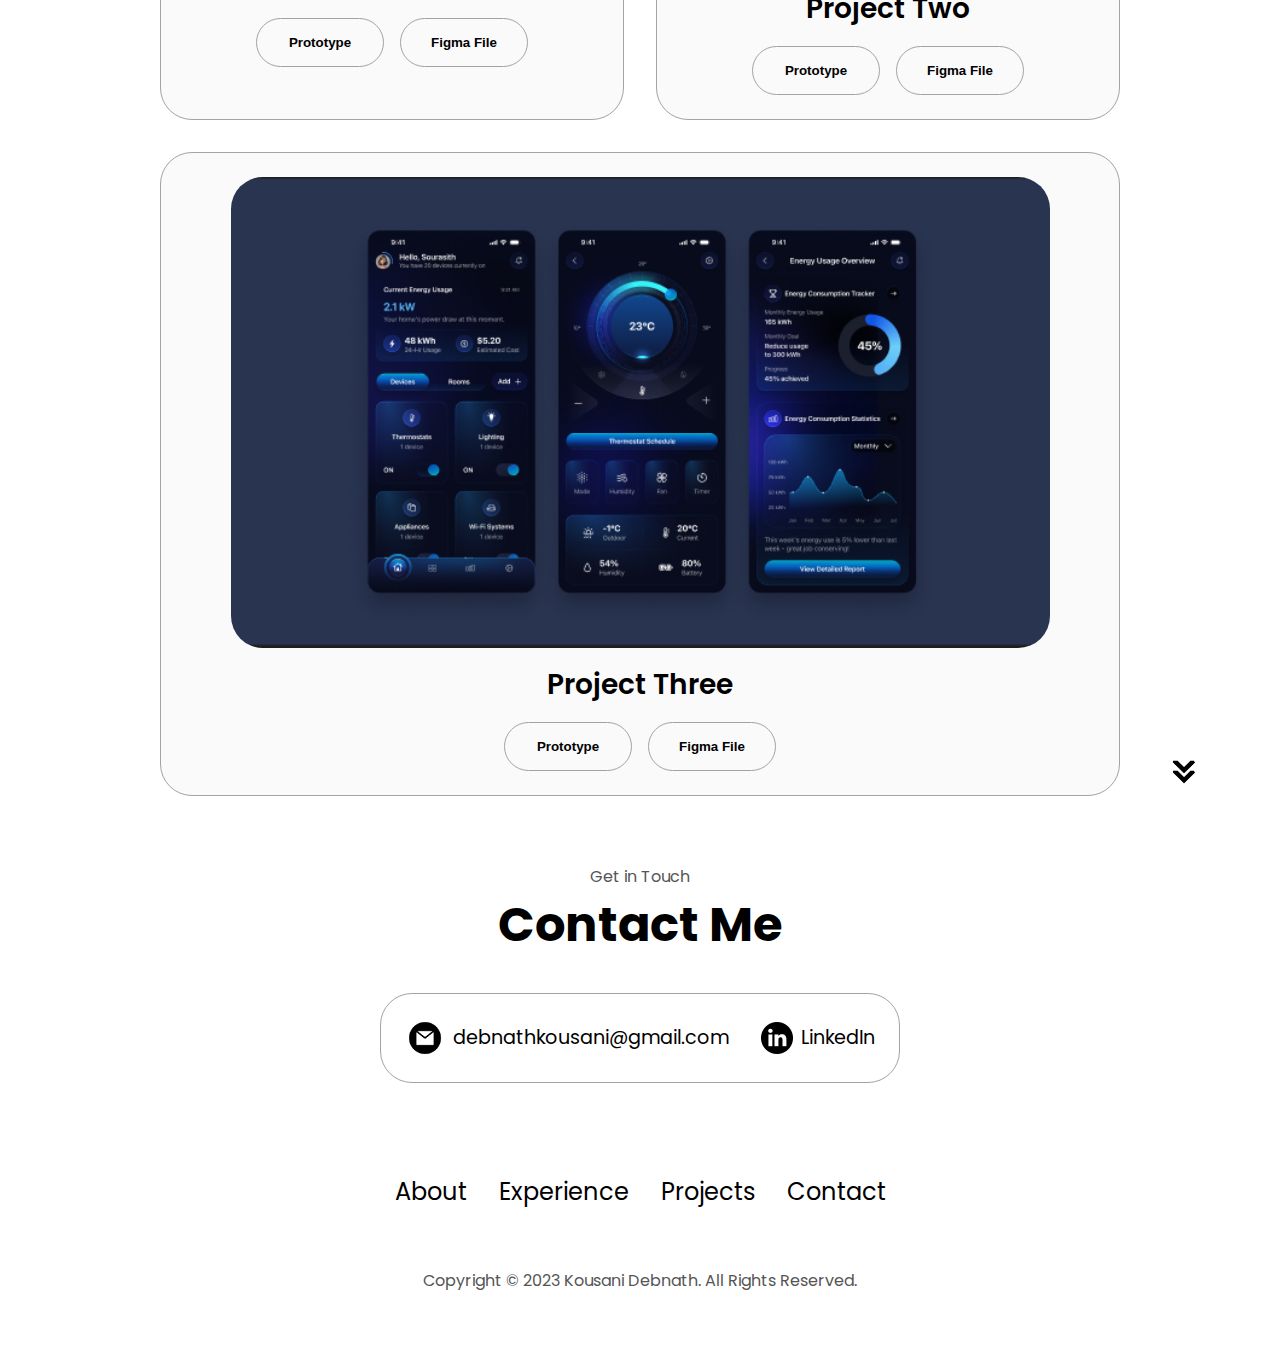
==== commit 03070fb1: "change" ====
--- a/app.html
+++ b/app.html
@@ -21,13 +21,13 @@
       </div>
     </nav>
     <nav id="hamburger-nav">
-      <div class="logo">John Doe</div>
+      <div class="logo">Kousani Debnath</div>
       <div class="hamburger-menu">
-        <div class="hamburger-icon" onclick="toggleMenu()">
+        <!-- <div class="hamburger-icon" onclick="toggleMenu()">
           <span></span>
           <span></span>
           <span></span>
-        </div>
+        </div> -->
         <div class="menu-links">
           <li><a href="#about" onclick="toggleMenu()">About</a></li>
           <li><a href="#experience" onclick="toggleMenu()">Experience</a></li>
@@ -60,13 +60,13 @@
             src="./assets/linkedin.png"
             alt="My LinkedIn profile"
             class="icon"
-            onclick="location.href='https://linkedin.com/'"
+            onclick="location.href='https://www.linkedin.com/in/kousani-debnath-9a236128a'"
           />
           <img
             src="./assets/github.png"
             alt="My Github profile"
             class="icon"
-            onclick="location.href='https://github.com/'"
+            onclick="location.href='https://github.com/Kousani2004/a.git'"
           />
         </div>
       </div>
@@ -169,18 +169,6 @@
                   <p>Basic</p>
                 </div>
               </article>
-              <!-- <article>
-                <img
-                  src="./assets/checkmark.png"
-                  alt="Experience icon"
-                  class="icon"
-                />
-                <div>
-                  <h3>TypeScript</h3>
-                  <p>Basic</p>
-                </div>
-              </article> -->
-              <!-- <article>
                 <img
                   src="./assets/checkmark.png"
                   alt="Experience icon"
@@ -193,56 +181,7 @@
               </article> -->
             </div>
           </div>
-          <!-- <div class="details-container">
-            <h2 class="experience-sub-title">Frontend Development</h2>
-            <div class="article-container">
-              <article>
-                <img
-                  src="./assets/checkmark.png"
-                  alt="Experience icon"
-                  class="icon"
-                />
-                <div>
-                  <h3>PostgreSQL</h3>
-                  <p>Basic</p>
-                </div>
-              </article>
-              <article>
-                <img
-                  src="./assets/checkmark.png"
-                  alt="Experience icon"
-                  class="icon"
-                />
-                <div>
-                  <h3>Node JS</h3>
-                  <p>Intermediate</p>
-                </div>
-              </article>
-              <article>
-                <img
-                  src="./assets/checkmark.png"
-                  alt="Experience icon"
-                  class="icon"
-                />
-                <div>
-                  <h3>Express JS</h3>
-                  <p>Intermediate</p>
-                </div>
-              </article>
-              <article>
-                <img
-                  src="./assets/checkmark.png"
-                  alt="Experience icon"
-                  class="icon"
-                />
-                <div>
-                  <h3>Git</h3>
-                  <p>Intermediate</p>
-                </div>
-              </article>
-            </div>
-          </div> -->
-        </div>
+           </div>
       </div>
       <img
         src="./assets/arrow.png"
@@ -268,15 +207,15 @@
             <div class="btn-container">
               <button
                 class="btn btn-color-2 project-btn"
-                onclick="location.href='https://github.com/'"
-              >
-                Github
-              </button>
-              <button
-                class="btn btn-color-2 project-btn"
-                onclick="location.href=''"
-              >
-                Live Demo
+                onclick="location.href='https://www.figma.com/proto/5AxkhxA7utfDKIRBFrUN5b/Agency-Website-Landing-Page-Design---Dark-Theme-(Community)?node-id=13-1778&t=utykaQECIVUXQqAe-1'"
+              >
+                Prototype
+              </button>
+              <button
+                class="btn btn-color-2 project-btn"
+                onclick="location.href='//www.figma.com/design/gg7AkDfIMvYsc0ZXA33gMH/Agency-landing-page?node-id=0-1&t=3qtQhx5G87uMlXok-1'"
+              >
+                Figma File
               </button>
             </div>
           </div>
@@ -292,15 +231,15 @@
             <div class="btn-container">
               <button
                 class="btn btn-color-2 project-btn"
-                onclick="location.href='https://github.com/'"
-              >
-                Github
-              </button>
-              <button
-                class="btn btn-color-2 project-btn"
-                onclick="location.href='https://github.com/'"
-              >
-                Live Demo
+                onclick="location.href='https://www.figma.com/proto/CfDP233Mpr7QOgBj9hZnYT/TokenVault?node-id=164-146&p=f&t=CQ10Og5hNRtwhZgO-1&scaling=scale-down&content-scaling=fixed&page-id=1%3A981'"
+              >
+                Prototype
+              </button>
+              <button
+                class="btn btn-color-2 project-btn"
+                onclick="location.href='https://www.figma.com/design/CfDP233Mpr7QOgBj9hZnYT/TokenVault?node-id=1-981&t=3qtQhx5G87uMlXok-1'"
+              >
+                Figma File
               </button>
             </div>
           </div>
@@ -316,15 +255,15 @@
             <div class="btn-container">
               <button
                 class="btn btn-color-2 project-btn"
-                onclick="location.href='https://github.com/'"
-              >
-                Github
-              </button>
-              <button
-                class="btn btn-color-2 project-btn"
-                onclick="location.href='https://github.com/'"
-              >
-                Live Demo
+                onclick="showAlert()"
+              >
+                Prototype
+              </button>
+              <button
+                class="btn btn-color-2 project-btn"
+                onclick="location.href='https://www.figma.com/design/DgRSKbORfBMxrogudJ09hw/Home-Design?node-id=0-1&t=XkMTmjjgR8qYtOtj-1'"
+              >
+                Figma File
               </button>
             </div>
           </div>
@@ -347,7 +286,7 @@
             alt="Email icon"
             class="icon contact-icon email-icon"
           />
-          <p><a href="mailto:examplemail@gmail.com">Example@gmail.com</a></p>
+          <p><a href="mailto:debnathkousani@gmail.com">debnathkousani@gmail.com</a></p>
         </div>
         <div class="contact-info-container">
           <img
@@ -355,7 +294,7 @@
             alt="LinkedIn icon"
             class="icon contact-icon"
           />
-          <p><a href="https://www.linkedin.com">LinkedIn</a></p>
+          <p><a href="https://www.linkedin.com/in/kousani-debnath-9a236128a">LinkedIn</a></p>
         </div>
       </div>
     </section>
@@ -373,5 +312,10 @@
       <p>Copyright &#169; 2023 Kousani Debnath. All Rights Reserved.</p>
     </footer>
     <script src="script.js"></script>
+    <script>
+       function showAlert() {
+            alert("Prototype unavailable");
+        }
+    </script>
   </body>
 </html>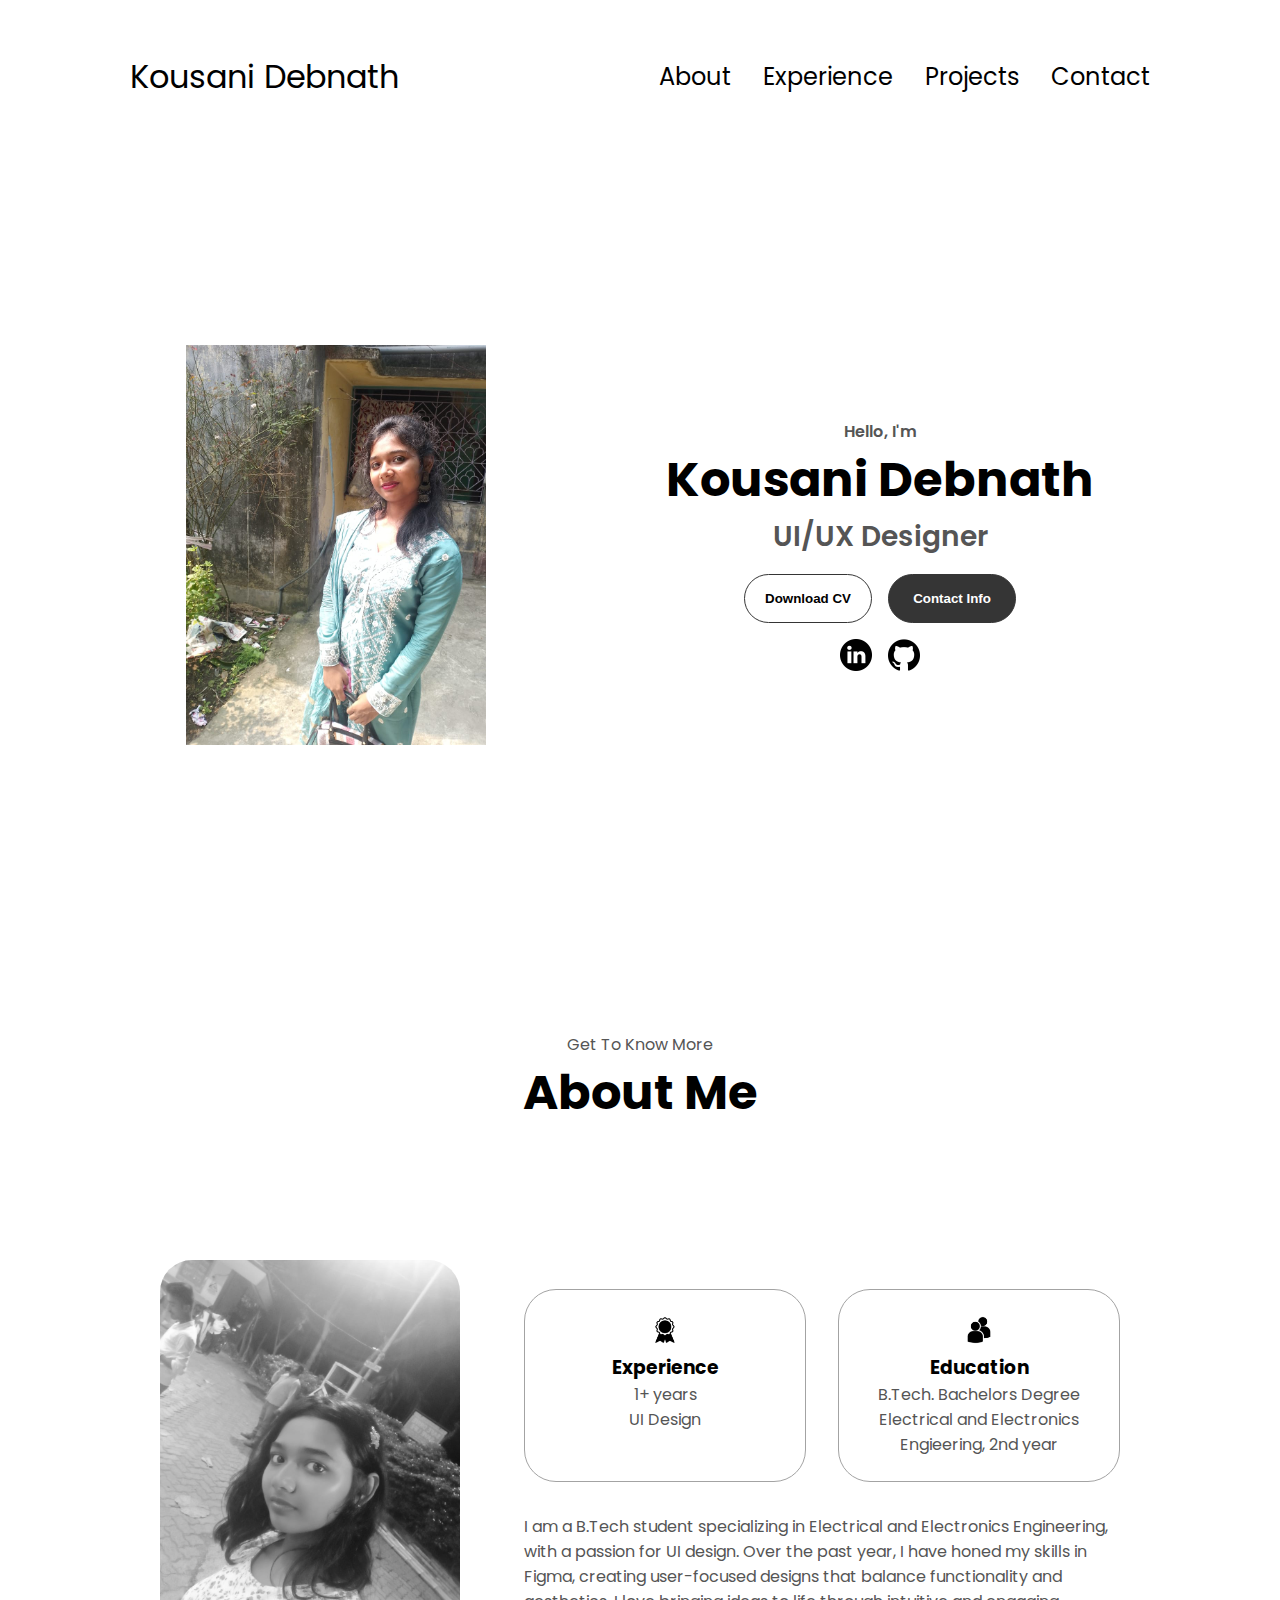
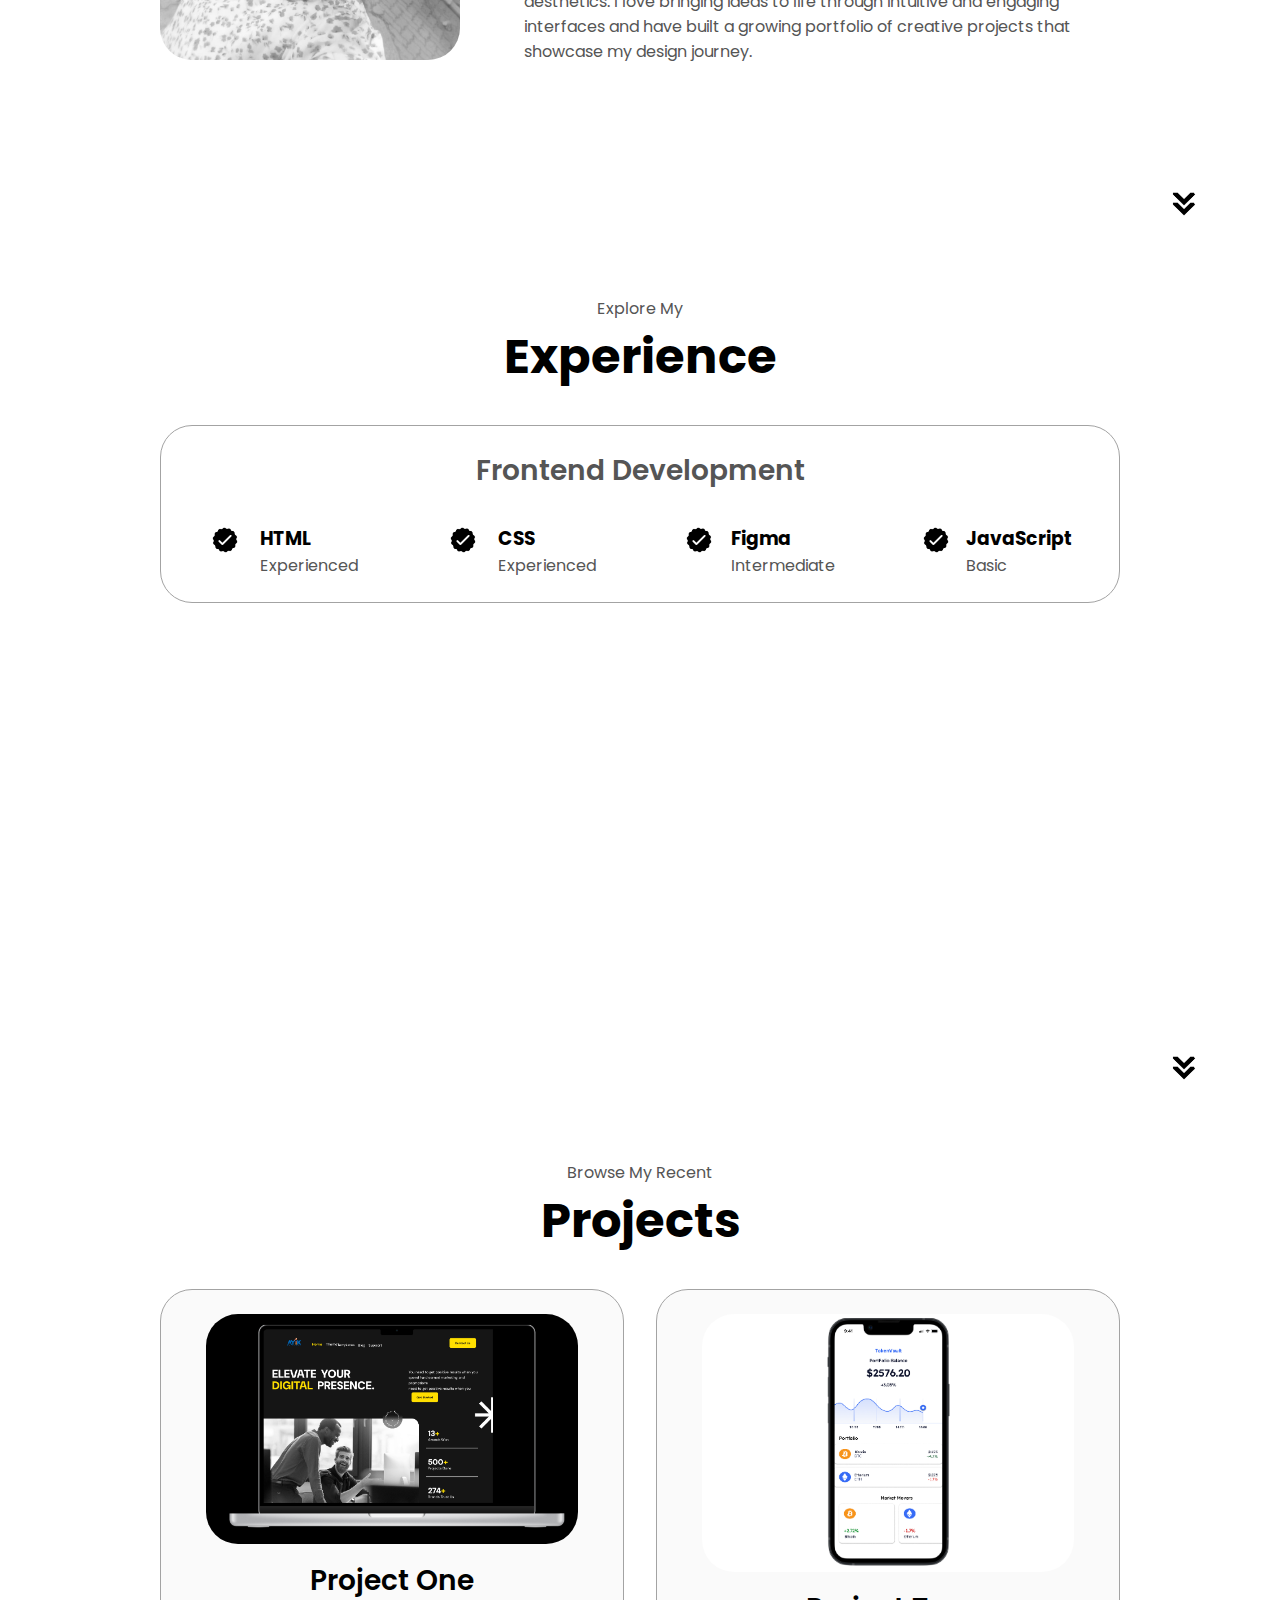
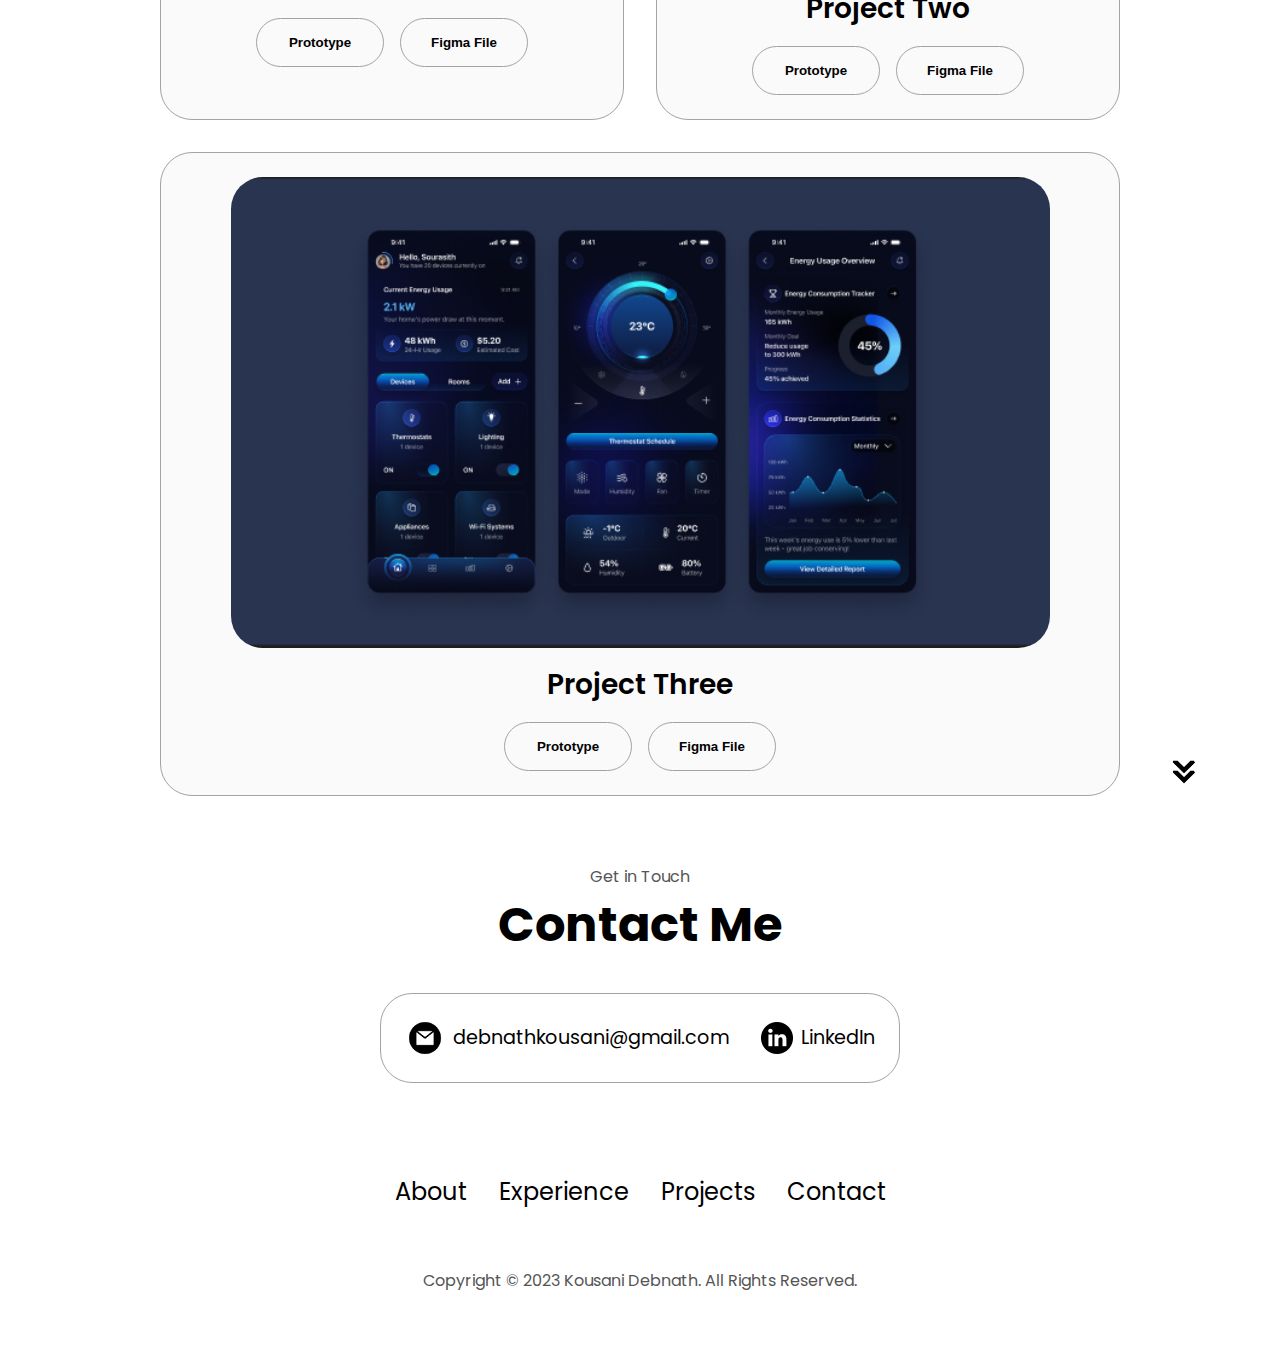
==== commit 35b916a3: "push" ====
--- a/app.html
+++ b/app.html
@@ -66,7 +66,7 @@
             src="./assets/github.png"
             alt="My Github profile"
             class="icon"
-            onclick="location.href='https://github.com/Kousani2004/a.git'"
+            onclick="location.href='https://github.com/Kousani2004/a.git"
           />
         </div>
       </div>
@@ -168,17 +168,7 @@
                   <h3>JavaScript</h3>
                   <p>Basic</p>
                 </div>
-              </article>
-                <img
-                  src="./assets/checkmark.png"
-                  alt="Experience icon"
-                  class="icon"
-                />
-                <div>
-                  <h3>Material UI</h3>
-                  <p>Intermediate</p>
-                </div>
-              </article> -->
+              
             </div>
           </div>
            </div>
